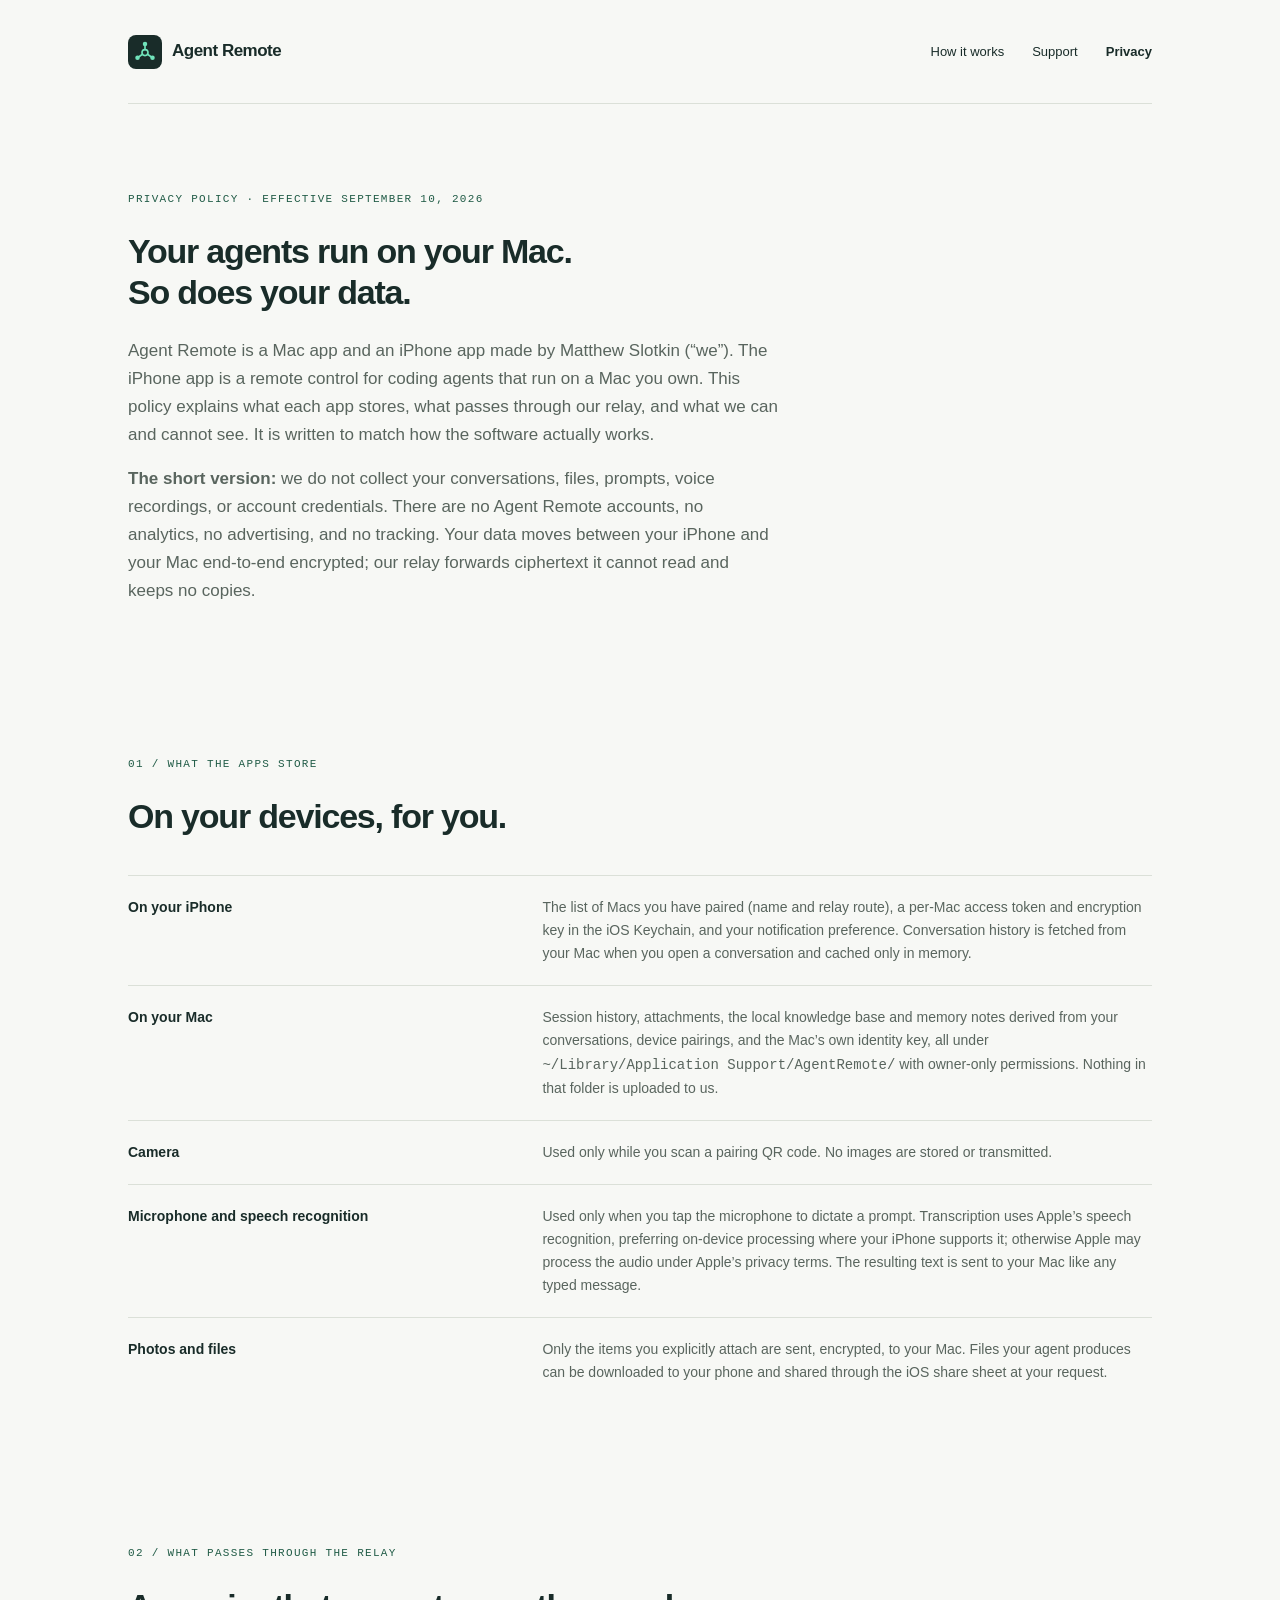
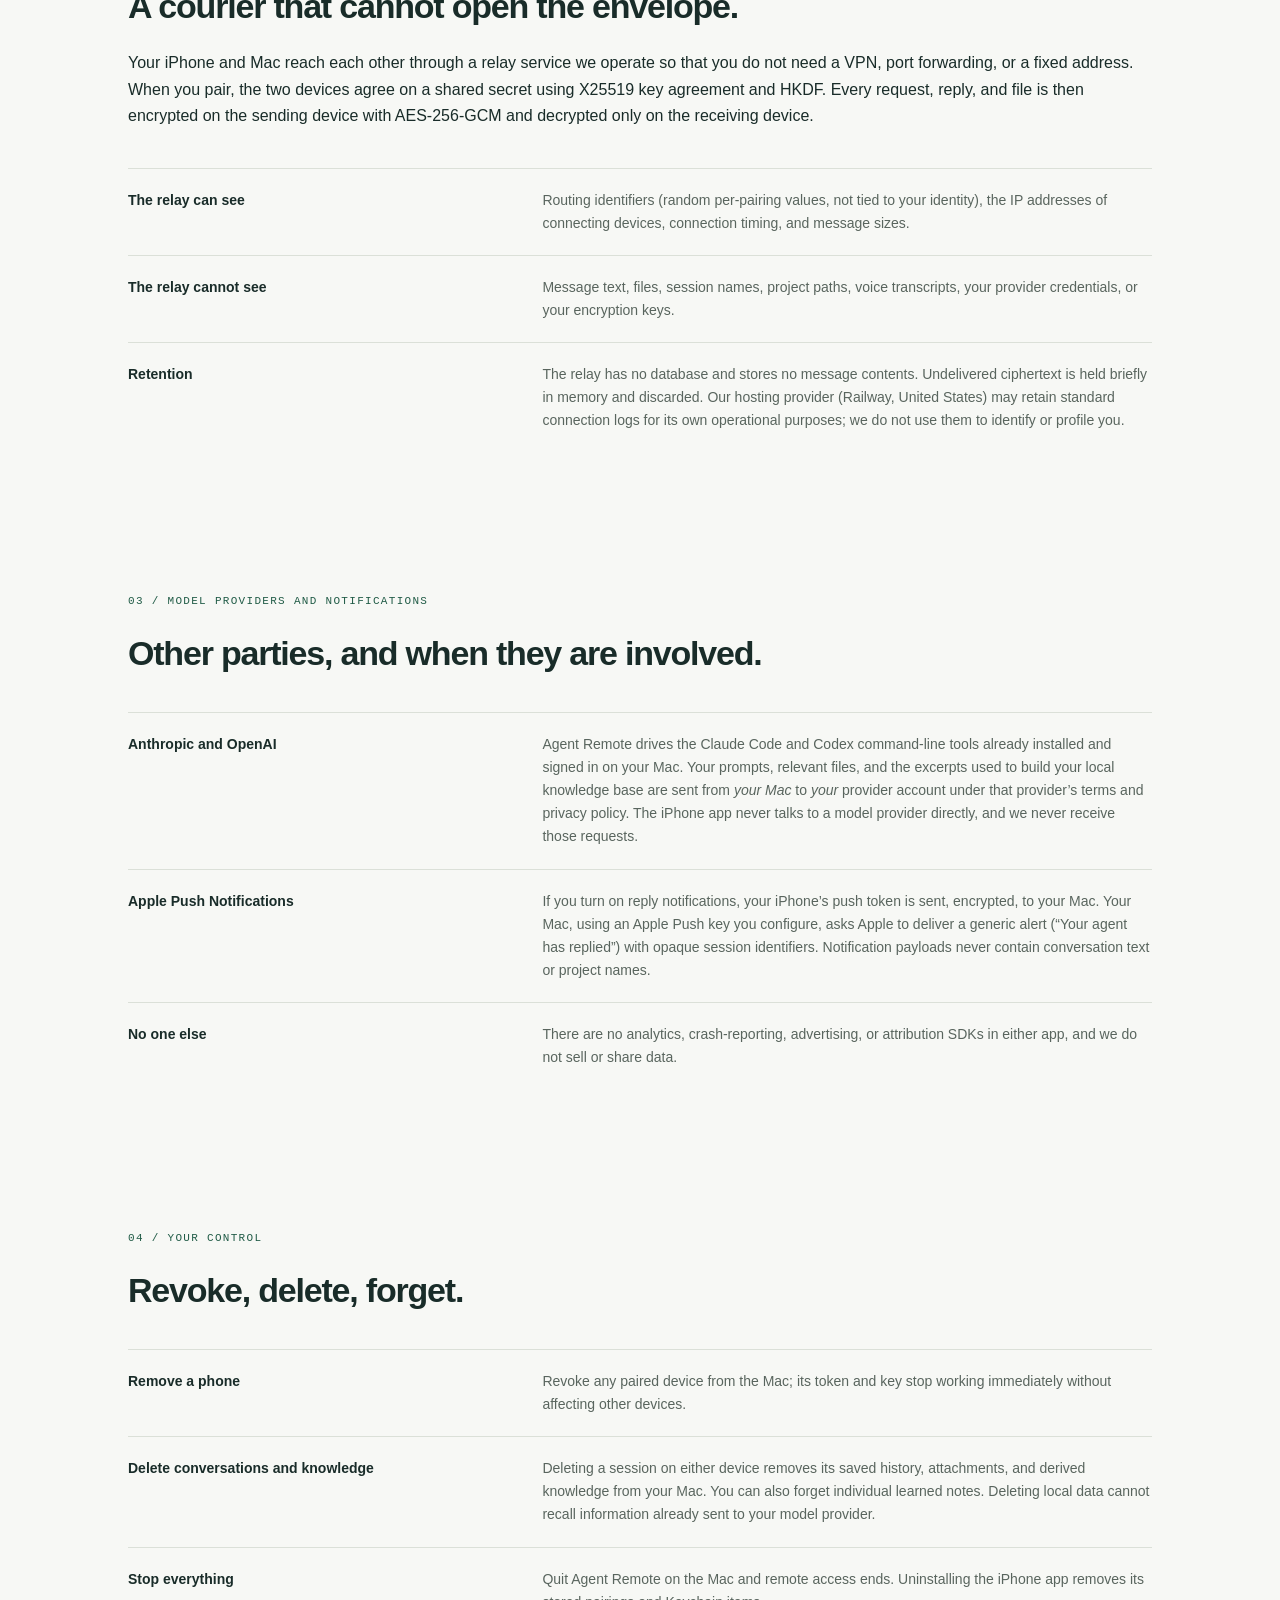
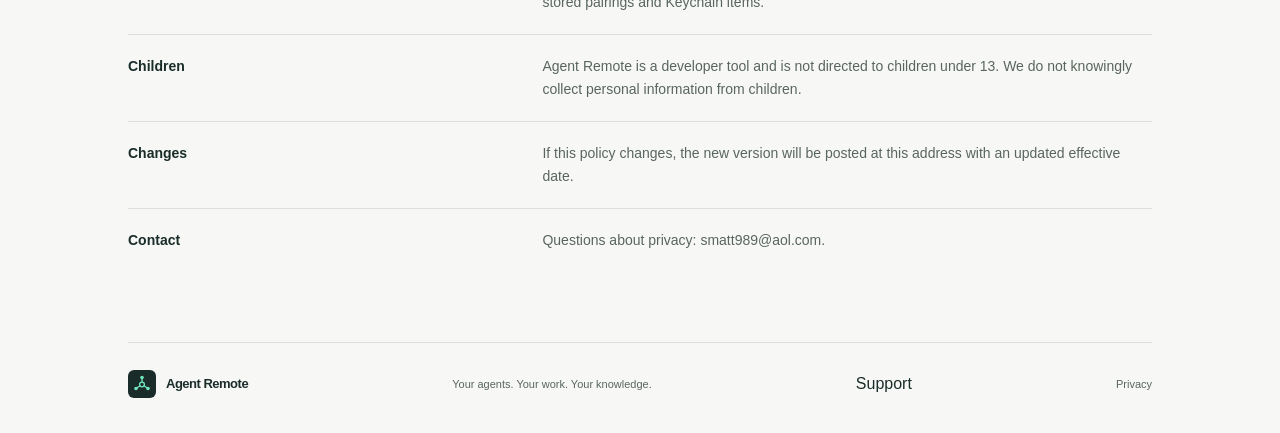
==== privacy.html @ 44582168 "Agent Remote site: landing, privacy policy, support" ====
<!doctype html>
<html lang="en">
<head>
  <meta charset="utf-8">
  <meta name="viewport" content="width=device-width, initial-scale=1">
  <meta name="theme-color" content="#f7f8f5">
  <title>Agent Remote — Privacy Policy</title>
  <meta name="description" content="What the Agent Remote iPhone and Mac apps store, what travels through the relay, and what never leaves your devices.">
  <link rel="icon" href="assets/mark.svg" type="image/svg+xml">
  <link rel="stylesheet" href="style.css">
</head>
<body>
  <a class="skip" href="#main">Skip to content</a>
  <div class="shell">
    <header>
      <a class="brand" href="./" aria-label="Agent Remote home"><span class="brand-icon"><img src="assets/mark.svg" width="30" height="30" alt=""></span>Agent Remote</a>
      <nav aria-label="Main navigation"><a href="./#details">How it works</a><a href="support.html">Support</a><a href="privacy.html" aria-current="page">Privacy</a></nav>
    </header>
    <main id="main">
      <section class="use-case" aria-labelledby="privacy-title">
        <p class="eyebrow">PRIVACY POLICY · EFFECTIVE SEPTEMBER 10, 2026</p>
        <h2 id="privacy-title">Your agents run on your Mac.<br>So does your data.</h2>
        <p>Agent Remote is a Mac app and an iPhone app made by Matthew Slotkin (“we”). The iPhone app is a remote control for coding agents that run on a Mac you own. This policy explains what each app stores, what passes through our relay, and what we can and cannot see. It is written to match how the software actually works.</p>
        <p><strong>The short version:</strong> we do not collect your conversations, files, prompts, voice recordings, or account credentials. There are no Agent Remote accounts, no analytics, no advertising, and no tracking. Your data moves between your iPhone and your Mac end-to-end encrypted; our relay forwards ciphertext it cannot read and keeps no copies.</p>
      </section>

      <section class="details" aria-labelledby="stored-title">
        <p class="eyebrow">01 / WHAT THE APPS STORE</p>
        <h2 id="stored-title">On your devices, for you.</h2>
        <dl class="facts">
          <div><dt>On your iPhone</dt><dd>The list of Macs you have paired (name and relay route), a per-Mac access token and encryption key in the iOS Keychain, and your notification preference. Conversation history is fetched from your Mac when you open a conversation and cached only in memory.</dd></div>
          <div><dt>On your Mac</dt><dd>Session history, attachments, the local knowledge base and memory notes derived from your conversations, device pairings, and the Mac’s own identity key, all under <code>~/Library/Application Support/AgentRemote/</code> with owner-only permissions. Nothing in that folder is uploaded to us.</dd></div>
          <div><dt>Camera</dt><dd>Used only while you scan a pairing QR code. No images are stored or transmitted.</dd></div>
          <div><dt>Microphone and speech recognition</dt><dd>Used only when you tap the microphone to dictate a prompt. Transcription uses Apple’s speech recognition, preferring on-device processing where your iPhone supports it; otherwise Apple may process the audio under Apple’s privacy terms. The resulting text is sent to your Mac like any typed message.</dd></div>
          <div><dt>Photos and files</dt><dd>Only the items you explicitly attach are sent, encrypted, to your Mac. Files your agent produces can be downloaded to your phone and shared through the iOS share sheet at your request.</dd></div>
        </dl>
      </section>

      <section class="details" aria-labelledby="transit-title">
        <p class="eyebrow">02 / WHAT PASSES THROUGH THE RELAY</p>
        <h2 id="transit-title">A courier that cannot open the envelope.</h2>
        <p>Your iPhone and Mac reach each other through a relay service we operate so that you do not need a VPN, port forwarding, or a fixed address. When you pair, the two devices agree on a shared secret using X25519 key agreement and HKDF. Every request, reply, and file is then encrypted on the sending device with AES-256-GCM and decrypted only on the receiving device.</p>
        <dl class="facts">
          <div><dt>The relay can see</dt><dd>Routing identifiers (random per-pairing values, not tied to your identity), the IP addresses of connecting devices, connection timing, and message sizes.</dd></div>
          <div><dt>The relay cannot see</dt><dd>Message text, files, session names, project paths, voice transcripts, your provider credentials, or your encryption keys.</dd></div>
          <div><dt>Retention</dt><dd>The relay has no database and stores no message contents. Undelivered ciphertext is held briefly in memory and discarded. Our hosting provider (Railway, United States) may retain standard connection logs for its own operational purposes; we do not use them to identify or profile you.</dd></div>
        </dl>
      </section>

      <section class="details" aria-labelledby="providers-title">
        <p class="eyebrow">03 / MODEL PROVIDERS AND NOTIFICATIONS</p>
        <h2 id="providers-title">Other parties, and when they are involved.</h2>
        <dl class="facts">
          <div><dt>Anthropic and OpenAI</dt><dd>Agent Remote drives the Claude Code and Codex command-line tools already installed and signed in on your Mac. Your prompts, relevant files, and the excerpts used to build your local knowledge base are sent from <em>your Mac</em> to <em>your</em> provider account under that provider’s terms and privacy policy. The iPhone app never talks to a model provider directly, and we never receive those requests.</dd></div>
          <div><dt>Apple Push Notifications</dt><dd>If you turn on reply notifications, your iPhone’s push token is sent, encrypted, to your Mac. Your Mac, using an Apple Push key you configure, asks Apple to deliver a generic alert (“Your agent has replied”) with opaque session identifiers. Notification payloads never contain conversation text or project names.</dd></div>
          <div><dt>No one else</dt><dd>There are no analytics, crash-reporting, advertising, or attribution SDKs in either app, and we do not sell or share data.</dd></div>
        </dl>
      </section>

      <section class="details" aria-labelledby="control-title">
        <p class="eyebrow">04 / YOUR CONTROL</p>
        <h2 id="control-title">Revoke, delete, forget.</h2>
        <dl class="facts">
          <div><dt>Remove a phone</dt><dd>Revoke any paired device from the Mac; its token and key stop working immediately without affecting other devices.</dd></div>
          <div><dt>Delete conversations and knowledge</dt><dd>Deleting a session on either device removes its saved history, attachments, and derived knowledge from your Mac. You can also forget individual learned notes. Deleting local data cannot recall information already sent to your model provider.</dd></div>
          <div><dt>Stop everything</dt><dd>Quit Agent Remote on the Mac and remote access ends. Uninstalling the iPhone app removes its stored pairings and Keychain items.</dd></div>
          <div><dt>Children</dt><dd>Agent Remote is a developer tool and is not directed to children under 13. We do not knowingly collect personal information from children.</dd></div>
          <div><dt>Changes</dt><dd>If this policy changes, the new version will be posted at this address with an updated effective date.</dd></div>
          <div><dt>Contact</dt><dd>Questions about privacy: <a href="mailto:smatt989@aol.com" data-placeholder="contact-email">smatt989@aol.com</a>.</dd></div>
        </dl>
      </section>
    </main>
    <footer><a class="brand" href="./"><span class="brand-icon"><img src="assets/mark.svg" width="24" height="24" alt=""></span>Agent Remote</a><p>Your agents. Your work. Your knowledge.</p><a href="support.html">Support</a><a href="privacy.html">Privacy</a></footer>
  </div>
</body>
</html>
---- style.css ----
:root{color-scheme:light;--paper:#f7f8f5;--ink:#192c29;--secondary:#59655e;--line:#dbe0d8;--green:#205b46;--mint:#71e4bb;font-family:-apple-system,BlinkMacSystemFont,"Segoe UI",sans-serif;font-synthesis:none}*{box-sizing:border-box}html{scroll-behavior:smooth;scroll-padding-top:32px}body{margin:0;background:var(--paper);color:var(--ink);font-size:16px;line-height:1.65}a{color:inherit;text-decoration:none}a:hover{text-decoration:underline;text-underline-offset:5px}a:focus-visible,button:focus-visible{outline:3px solid var(--green);outline-offset:5px}.shell{max-width:1120px;margin:auto;padding:0 48px}header{height:104px;display:flex;align-items:center;justify-content:space-between;border-bottom:1px solid var(--line)}.brand{display:inline-flex;align-items:center;gap:10px;font-size:17px;font-weight:650;letter-spacing:-.5px}.brand-icon{display:grid;place-items:center;background:var(--ink);border-radius:8px;width:34px;height:34px}nav{display:flex;gap:28px;font-size:13px}nav a:last-child{font-weight:650}.hero{padding:86px 0 60px;max-width:800px}.eyebrow,.platform,.workflow-top,.step-number{font-family:ui-monospace,SFMono-Regular,Consolas,monospace;font-size:11px;letter-spacing:1.3px;font-weight:500}.eyebrow{color:var(--green);margin:0 0 23px;display:flex;align-items:center;gap:9px}.status-dot{display:inline-block;width:6px;height:6px;border-radius:50%;background:#378c68;flex-shrink:0}h1{font-size:clamp(42px,6.2vw,72px);line-height:1.07;letter-spacing:-3.5px;font-weight:600;margin:0 0 26px}p{margin:0 0 16px}.intro{max-width:625px;font-size:20px;line-height:1.6;color:var(--secondary)}.hero-note{font-size:15px;margin:21px 0 27px}.button{display:inline-flex;align-items:center;justify-content:center;gap:30px;padding:12px 20px;border-radius:5px;font-size:14px;font-weight:600;border:1px solid var(--ink)}.button:hover{background:#2b4941;text-decoration:none;color:white}.primary{background:var(--ink);color:white}.cta-note{display:inline-block;font-size:12px;color:var(--secondary);margin-left:16px}.workflow{margin:0;background:#edf0e9;border:1px solid var(--line);border-radius:9px;padding:22px 30px 16px}.workflow-top{display:flex;justify-content:space-between;color:var(--secondary);font-size:10px}.example-label{letter-spacing:0;font-family:inherit;color:#677268}.session-demo{display:flex;align-items:center;justify-content:center;gap:28px;padding:32px 0 22px}.mac-demo{background:#192c29;color:#f0f3ed;border:1px solid #30453e;border-radius:8px;flex:1;max-width:475px;overflow:hidden;box-shadow:0 10px 24px #182c2910}.window-bar{display:flex;align-items:center;gap:30px;border-bottom:1px solid #ffffff15;font-size:11px;color:#b7c4bd;padding:12px 16px}.window-dots{font-size:9px;color:#677e71;letter-spacing:2px}.terminal{font-family:ui-monospace,SFMono-Regular,Consolas,monospace;font-size:12px;line-height:1.8;padding:24px}.terminal p{margin-bottom:12px}.terminal .muted{color:#9bafa3}.mint{color:var(--mint)}.terminal-output{color:#acbfb4;padding-top:12px}.running{font-size:10px;color:var(--mint);display:flex;gap:8px;align-items:center;padding-top:14px}.running .status-dot{background:var(--mint)}.handoff{text-align:center;color:var(--secondary);flex-shrink:0}.handoff>span{font-size:26px}.handoff small{display:block;font-size:10px;line-height:1.6}.phone-demo{width:235px;flex-shrink:0;background:#fafcf9;border:1px solid #c2ccc1;border-radius:25px;padding:10px 9px 14px;box-shadow:0 10px 24px #182c2910}.phone-bar{text-align:center;height:20px}.phone-speaker{display:inline-block;width:48px;height:5px;background:#253b32;border-radius:10px;vertical-align:top;margin-top:3px}.phone-heading{display:flex;align-items:center;justify-content:space-between;padding:4px 8px 12px;border-bottom:1px solid var(--line);font-size:12px;font-weight:600}.phone-heading div{text-align:center}.phone-heading small{display:block;font-size:9px;color:var(--secondary);font-weight:400}.phone-content{padding:17px 9px 5px;font-size:11px;line-height:1.6}.agent-reply{padding-right:10px}.user-message{background:#e2eade;padding:10px 12px;border-radius:10px;margin-left:18px}.phone-working{font-size:9px;color:var(--secondary);display:flex;align-items:center;gap:6px}.phone-composer{border:1px solid var(--line);border-radius:16px;color:#647366;font-size:10px;padding:6px 10px;display:flex;align-items:center;justify-content:space-between}.phone-composer span{background:var(--ink);color:white;display:grid;place-items:center;width:20px;height:20px;border-radius:50%}figcaption{font-size:11px;color:var(--secondary);text-align:center}section:not(.hero){scroll-margin-top:24px}h2{font-size:34px;letter-spacing:-1.2px;line-height:1.2;font-weight:550;margin:0 0 24px}h3{font-size:16px;line-height:1.4;font-weight:600;margin:0 0 10px}.use-case{padding:86px 0 64px}.use-case>p:not(.eyebrow){max-width:650px;color:var(--secondary);font-size:17px}.benefits{display:grid;grid-template-columns:repeat(3,1fr);gap:34px;margin-top:40px}.benefits>div{border-top:1px solid var(--line);padding-top:21px}.benefits p,.steps p{font-size:14px;color:var(--secondary);margin:0}.setup{border-top:1px solid var(--line);border-bottom:1px solid var(--line);padding:55px 0;display:grid;grid-template-columns:1fr 1.15fr;gap:40px}.steps{list-style:none;padding:0;margin:0}.steps li{display:flex;gap:22px;margin-bottom:27px}.steps li:last-child{margin:0}.step-number{color:var(--green);padding-top:3px}.details{padding:70px 0}.architecture{display:flex;align-items:center;gap:20px;max-width:615px;border:1px solid var(--line);border-radius:5px;padding:17px 20px;font-family:ui-monospace,SFMono-Regular,Consolas,monospace;font-size:12px;margin:30px 0}.connector{color:#7d8e7f}.facts{margin:38px 0 0}.facts>div{display:grid;grid-template-columns:1fr 1.65fr;gap:45px;border-top:1px solid var(--line);padding:20px 0}.facts dt{font-size:14px;font-weight:600}.facts dd{margin:0;color:var(--secondary);font-size:14px}.downloads{border-top:1px solid var(--line);padding:62px 0}.download-intro{color:var(--secondary);font-size:15px}.download-grid{display:grid;grid-template-columns:1fr 1fr;gap:20px;margin-top:30px}.download-grid article{border:1px solid var(--line);border-radius:7px;padding:27px;background:#fbfcf9;display:flex;flex-direction:column;align-items:flex-start}.platform{color:var(--secondary);font-size:10px;margin-bottom:19px}.download-grid h3{font-size:21px;letter-spacing:-.5px}.download-grid p{font-size:14px;color:var(--secondary);max-width:310px;margin-bottom:24px}.download-grid .button,.unavailable{margin-top:auto}.download-grid small{display:block;font-size:11px;color:var(--secondary);margin-top:12px}.unavailable{display:inline-flex;align-items:center;padding:12px 0;font-size:14px;font-weight:600;color:#626d63;gap:9px}.release-note{font-size:11px;color:var(--secondary);margin:18px 0 0}footer{border-top:1px solid var(--line);display:flex;justify-content:space-between;align-items:center;gap:20px;padding:27px 0 36px}footer .brand{font-size:13px}footer .brand-icon{width:28px;height:28px;border-radius:6px}footer p,footer>a:last-child{font-size:11px;color:var(--secondary);margin:0}.skip{position:absolute;left:20px;top:-100px;background:white;padding:10px;z-index:2}.skip:focus{top:12px}@media(max-width:760px){.shell{padding:0 24px}header{height:82px}nav{gap:18px}nav a:first-child{display:none}.hero{padding:56px 0 38px}h1{letter-spacing:-2px}.intro{font-size:18px}.cta-note{display:block;margin:12px 0 0}.workflow{padding:17px}.session-demo{gap:15px}.terminal{padding:17px;font-size:10px}.handoff{display:none}.phone-demo{width:205px}.benefits{gap:22px}.setup{grid-template-columns:1fr;gap:8px}.facts>div{gap:24px;grid-template-columns:1fr 1.6fr}footer{flex-wrap:wrap}footer p{display:none}}@media(max-width:540px){nav a:nth-child(2){display:none}.brand{font-size:16px}.hero{padding-top:44px}h1{font-size:43px}.eyebrow{font-size:10px}.workflow-top{font-size:9px}.example-label{font-size:8px}.session-demo{flex-direction:column;padding-top:24px;gap:20px}.mac-demo{width:100%;max-width:none}.terminal{font-size:11px;padding:18px}.terminal-prompt br{display:none}.phone-demo{width:242px}.handoff{display:block;line-height:1}.handoff>span{display:block;transform:rotate(90deg);font-size:20px}.handoff small{display:none}.phone-content{font-size:12px}.benefits,.download-grid{grid-template-columns:1fr}.use-case{padding:55px 0 40px}h2{font-size:29px}.benefits{margin-top:28px}.setup{padding:40px 0}.details{padding:45px 0}.facts>div{grid-template-columns:1fr;gap:7px;padding:18px 0}.architecture{gap:9px;justify-content:space-between;font-size:9px;padding:15px 10px}.downloads{padding:42px 0}footer>a:last-child{font-size:10px}.download-grid article{padding:24px}}@media(prefers-reduced-motion:reduce){html{scroll-behavior:auto}}

/* Session and knowledge illustration */
.session-list{padding:4px 9px 15px}.session-list>div{padding:15px 0;border-bottom:1px solid var(--line)}.session-list>div:last-child{border-bottom:0}.session-list strong{display:block;font-size:12px;font-weight:600}.session-list span{display:block;font-size:10px;color:var(--secondary);margin-top:4px}.knowledge-demo{flex:1;max-width:440px;background:#fbfcf9;border:1px solid #ccd5c8;border-radius:8px;overflow:hidden}.knowledge-bar{display:flex;justify-content:space-between;padding:13px 19px;border-bottom:1px solid var(--line);font-family:ui-monospace,SFMono-Regular,Consolas,monospace;font-size:9px;letter-spacing:.5px;color:var(--secondary)}.knowledge-content{padding:23px}.knowledge-path{font-family:ui-monospace,SFMono-Regular,Consolas,monospace;font-size:10px;color:var(--green)}.knowledge-content h3{font-size:19px;letter-spacing:-.4px}.knowledge-content>p:not(.knowledge-path){font-size:13px;color:var(--secondary)}.source-note{font-size:10px;color:var(--green);border-left:2px solid #92b59c;padding-left:9px;margin:20px 0}.knowledge-related{font-size:11px;line-height:1.9}.knowledge-related>span:first-child{display:block;color:var(--secondary);font-size:10px;margin-bottom:5px}.knowledge-section{border-top:1px solid var(--line);padding:62px 0}.knowledge-section>p:not(.eyebrow){max-width:710px;color:var(--secondary);font-size:17px}.knowledge-section .knowledge-footnote{font-size:12px!important;margin:28px 0 0;max-width:700px}@media(max-width:760px){.knowledge-content{padding:17px}.knowledge-content h3{font-size:17px}.knowledge-bar{padding:12px;font-size:8px}}@media(max-width:540px){.knowledge-demo{width:100%}.knowledge-section{padding:42px 0}.knowledge-content{padding:20px}.knowledge-content h3{font-size:19px}}

/* Actual native app screenshots; full-resolution images open on selection. */
.product-shot{margin:0;padding:24px;background:#edf0e9;border:1px solid var(--line);border-radius:9px}.product-screens{display:grid;grid-template-columns:minmax(0,1fr) 205px;align-items:center;gap:24px;margin:25px 0 20px}.product-screens a{display:block;line-height:0;border-radius:8px;transition:box-shadow .15s}.product-screens a:hover{box-shadow:0 5px 22px #192c2924}.product-screens img{display:block;width:100%;height:auto;border-radius:8px;border:1px solid #cdd4ca}.product-screens .iphone-screen{border:5px solid #192c29;border-radius:25px;overflow:hidden}.iphone-screen img{border:0;border-radius:18px}.product-shot figcaption{font-size:11px;line-height:1.65}.product-shot figcaption strong{font-weight:600;color:var(--ink)}.knowledge-shot{margin-top:34px}.user-voice{margin:27px 0 32px;padding:2px 0 2px 18px;border-left:2px solid #a5b8a2;max-width:690px}.user-voice p{font-size:16px;line-height:1.65;margin-bottom:8px}.user-voice cite{font-size:11px;font-style:normal;color:var(--secondary)}@media(max-width:760px){.product-shot{padding:18px}.product-screens{grid-template-columns:minmax(0,1fr) 155px;gap:16px}}@media(max-width:540px){.product-shot{padding:16px}.product-shot .workflow-top{font-size:9px;letter-spacing:.7px;line-height:1.7}.product-screens{grid-template-columns:1fr;gap:23px;margin-top:18px}.product-screens .iphone-screen{width:190px;justify-self:center}.product-shot figcaption{font-size:10px}.user-voice p{font-size:15px}.hero h1{font-size:40px;letter-spacing:-1.8px}.product-shot .desktop-screen{border-radius:4px}.desktop-screen img{border-radius:4px}}@media(prefers-reduced-motion:reduce){.product-screens a{transition:none}}

.terminal-example{background:#192723;color:#edf2ec;border:1px solid #33453b;border-radius:8px;overflow:hidden;min-width:0}.terminal-title{position:relative;display:flex;align-items:center;justify-content:center;gap:14px;background:#23332c;border-bottom:1px solid #ffffff12;padding:12px 18px;color:#c0cec4;font-size:11px}.terminal-lights{position:absolute;left:16px;display:flex;gap:6px}.terminal-lights i{display:block;width:9px;height:9px;border-radius:50%;background:#6e8173}.terminal-lights i:first-child{background:#d57d70}.terminal-lights i:nth-child(2){background:#d2b46c}.terminal-lights i:last-child{background:#7aa97b}.terminal-body{padding:23px 26px;font-family:ui-monospace,SFMono-Regular,Consolas,monospace;font-size:12px;line-height:1.8}.terminal-body p{margin-bottom:17px}.terminal-body p:last-child{margin:0}.terminal-accent,.terminal-directory{color:#8bdbb1}.terminal-question{padding-top:5px}.terminal-dim{color:#a4b8a9}.terminal-progress{display:flex;align-items:center;gap:9px;color:#a4b8a9}.terminal-progress .status-dot{background:#8bdbb1}@media(max-width:760px){.terminal-title{font-size:10px;padding-left:60px}.terminal-body{padding:19px;font-size:11px}}@media(max-width:540px){.terminal-body{font-size:11px;padding:19px 16px}.terminal-title{font-size:10px}}
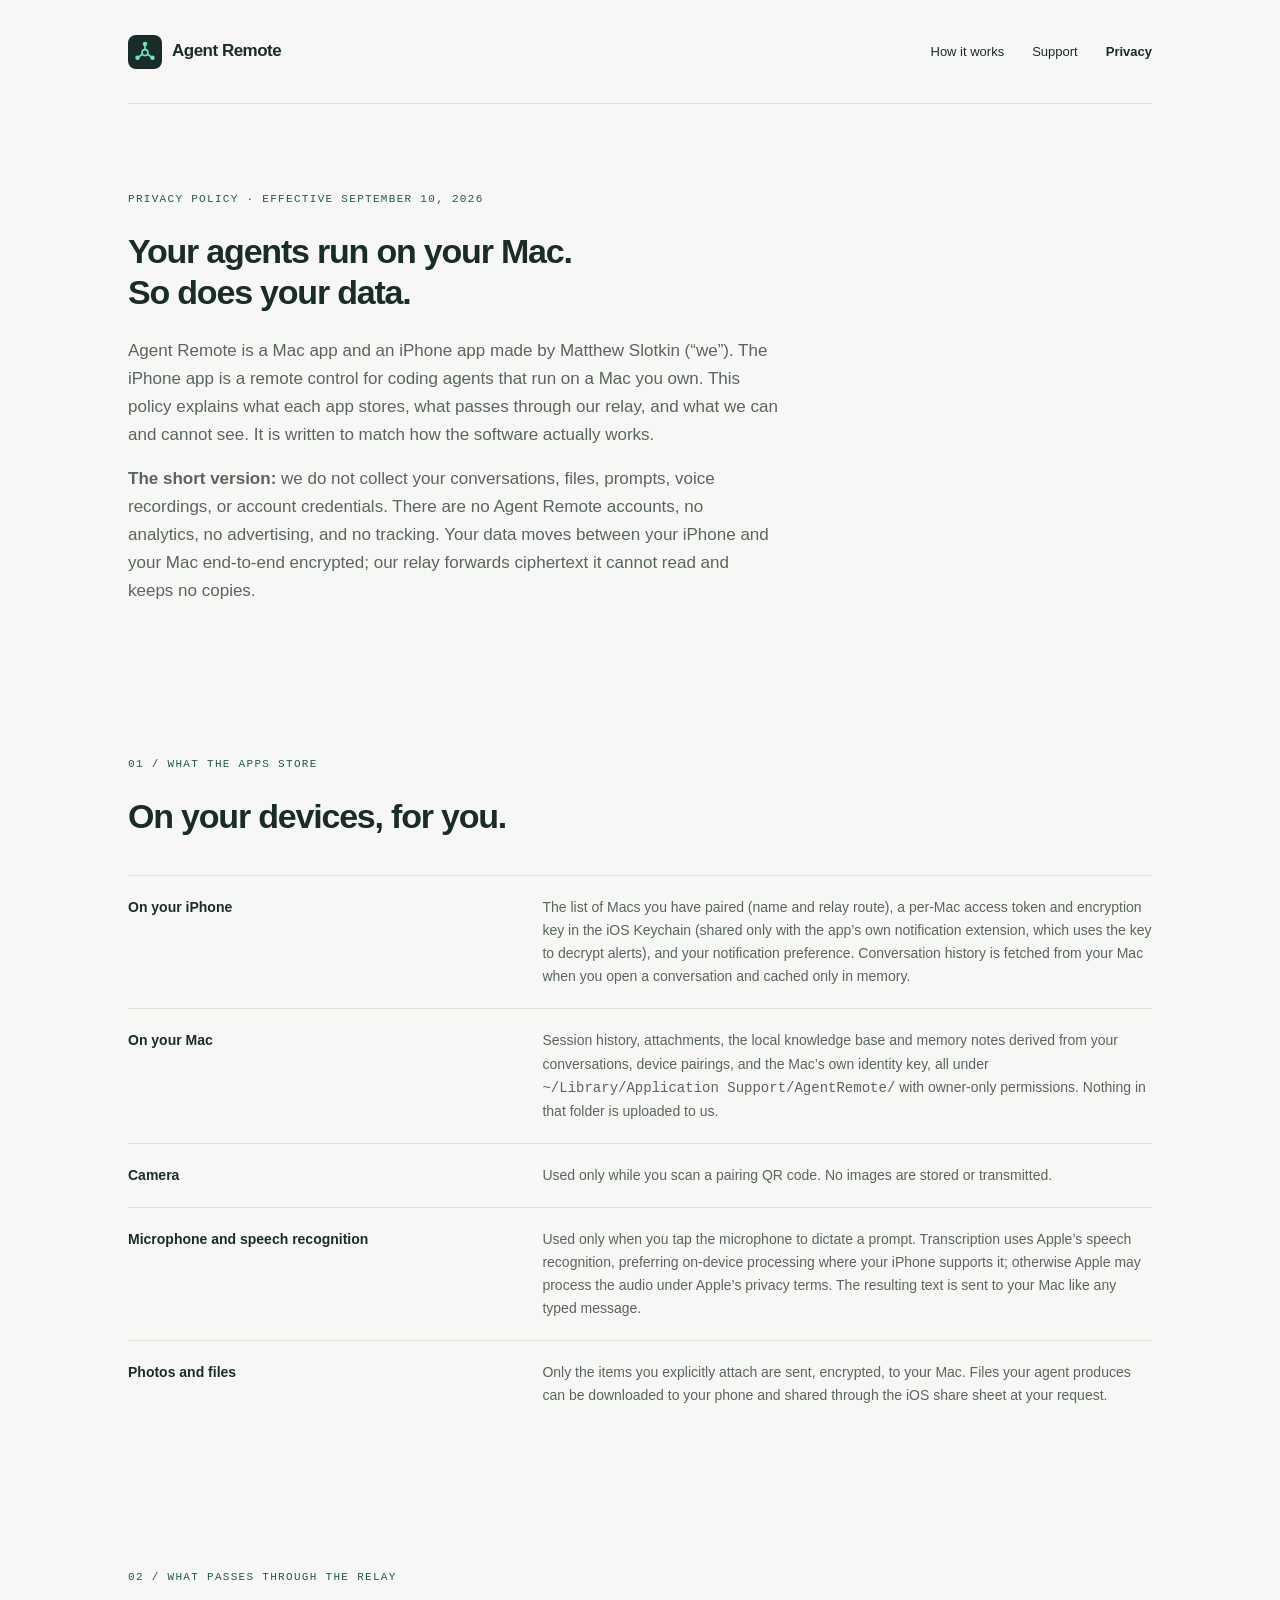
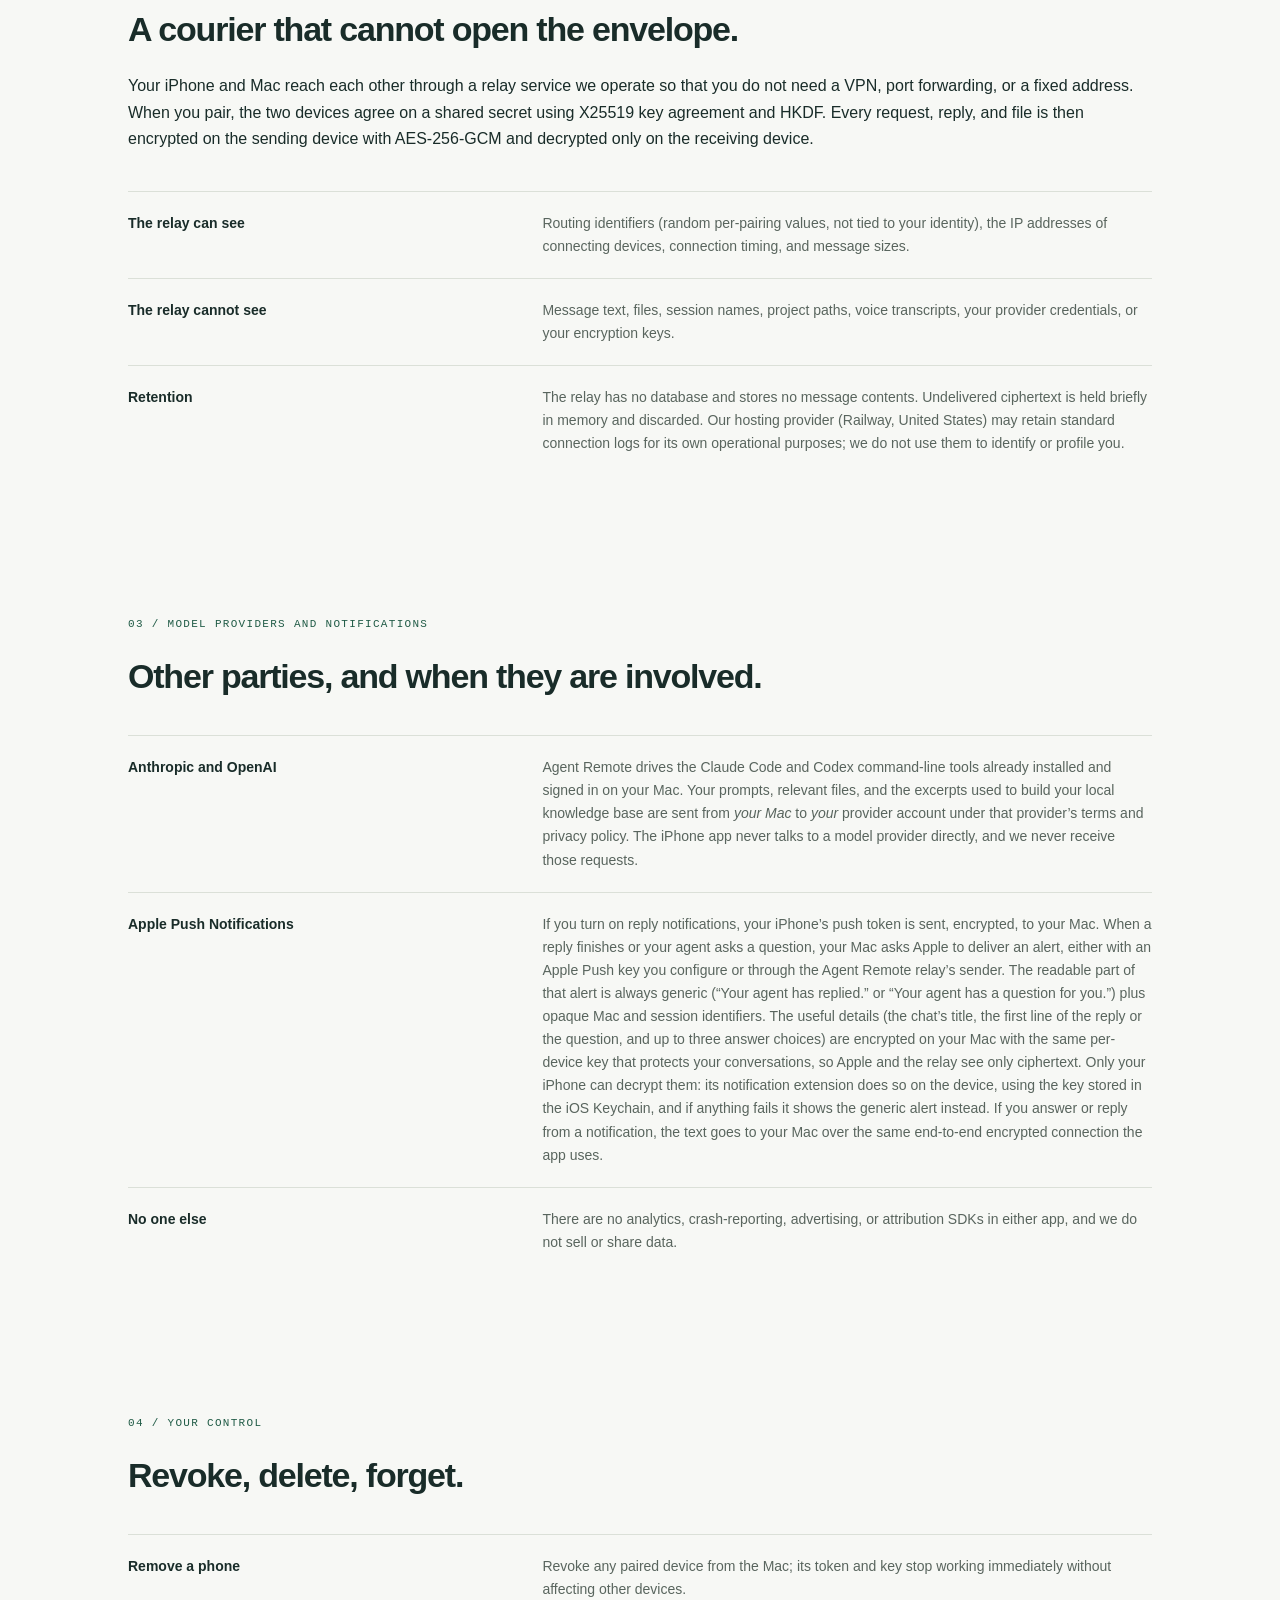
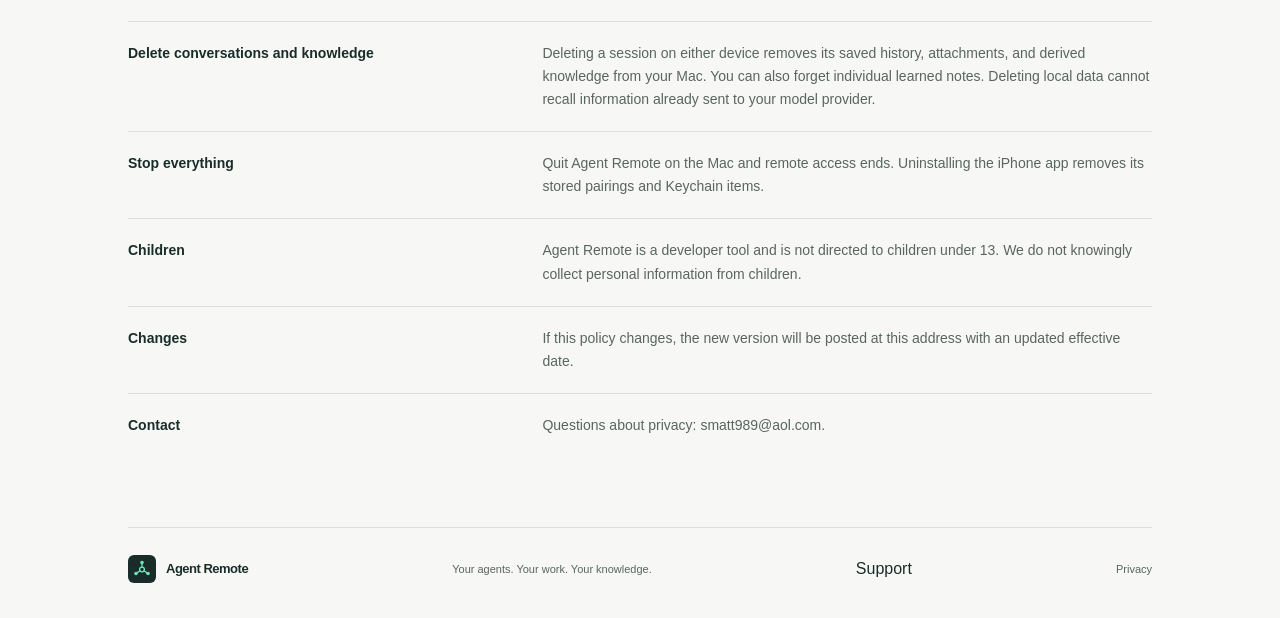
==== commit e946d322: "Link Mac 0.8.0 and Agent Remote Client build 28 (release v0.8.0) Co-Authored-By: Claude Opus 5.5 <no" ====
--- a/privacy.html
+++ b/privacy.html
@@ -28,7 +28,7 @@
         <p class="eyebrow">01 / WHAT THE APPS STORE</p>
         <h2 id="stored-title">On your devices, for you.</h2>
         <dl class="facts">
-          <div><dt>On your iPhone</dt><dd>The list of Macs you have paired (name and relay route), a per-Mac access token and encryption key in the iOS Keychain, and your notification preference. Conversation history is fetched from your Mac when you open a conversation and cached only in memory.</dd></div>
+          <div><dt>On your iPhone</dt><dd>The list of Macs you have paired (name and relay route), a per-Mac access token and encryption key in the iOS Keychain (shared only with the app’s own notification extension, which uses the key to decrypt alerts), and your notification preference. Conversation history is fetched from your Mac when you open a conversation and cached only in memory.</dd></div>
           <div><dt>On your Mac</dt><dd>Session history, attachments, the local knowledge base and memory notes derived from your conversations, device pairings, and the Mac’s own identity key, all under <code>~/Library/Application Support/AgentRemote/</code> with owner-only permissions. Nothing in that folder is uploaded to us.</dd></div>
           <div><dt>Camera</dt><dd>Used only while you scan a pairing QR code. No images are stored or transmitted.</dd></div>
           <div><dt>Microphone and speech recognition</dt><dd>Used only when you tap the microphone to dictate a prompt. Transcription uses Apple’s speech recognition, preferring on-device processing where your iPhone supports it; otherwise Apple may process the audio under Apple’s privacy terms. The resulting text is sent to your Mac like any typed message.</dd></div>
@@ -52,7 +52,7 @@
         <h2 id="providers-title">Other parties, and when they are involved.</h2>
         <dl class="facts">
           <div><dt>Anthropic and OpenAI</dt><dd>Agent Remote drives the Claude Code and Codex command-line tools already installed and signed in on your Mac. Your prompts, relevant files, and the excerpts used to build your local knowledge base are sent from <em>your Mac</em> to <em>your</em> provider account under that provider’s terms and privacy policy. The iPhone app never talks to a model provider directly, and we never receive those requests.</dd></div>
-          <div><dt>Apple Push Notifications</dt><dd>If you turn on reply notifications, your iPhone’s push token is sent, encrypted, to your Mac. Your Mac, using an Apple Push key you configure, asks Apple to deliver a generic alert (“Your agent has replied”) with opaque session identifiers. Notification payloads never contain conversation text or project names.</dd></div>
+          <div><dt>Apple Push Notifications</dt><dd>If you turn on reply notifications, your iPhone’s push token is sent, encrypted, to your Mac. When a reply finishes or your agent asks a question, your Mac asks Apple to deliver an alert, either with an Apple Push key you configure or through the Agent Remote relay’s sender. The readable part of that alert is always generic (“Your agent has replied.” or “Your agent has a question for you.”) plus opaque Mac and session identifiers. The useful details (the chat’s title, the first line of the reply or the question, and up to three answer choices) are encrypted on your Mac with the same per-device key that protects your conversations, so Apple and the relay see only ciphertext. Only your iPhone can decrypt them: its notification extension does so on the device, using the key stored in the iOS Keychain, and if anything fails it shows the generic alert instead. If you answer or reply from a notification, the text goes to your Mac over the same end-to-end encrypted connection the app uses.</dd></div>
           <div><dt>No one else</dt><dd>There are no analytics, crash-reporting, advertising, or attribution SDKs in either app, and we do not sell or share data.</dd></div>
         </dl>
       </section>
--- a/style.css
+++ b/style.css
@@ -1,4 +1,4 @@
-:root{color-scheme:light;--paper:#f7f8f5;--ink:#192c29;--secondary:#59655e;--line:#dbe0d8;--green:#205b46;--mint:#71e4bb;font-family:-apple-system,BlinkMacSystemFont,"Segoe UI",sans-serif;font-synthesis:none}*{box-sizing:border-box}html{scroll-behavior:smooth;scroll-padding-top:32px}body{margin:0;background:var(--paper);color:var(--ink);font-size:16px;line-height:1.65}a{color:inherit;text-decoration:none}a:hover{text-decoration:underline;text-underline-offset:5px}a:focus-visible,button:focus-visible{outline:3px solid var(--green);outline-offset:5px}.shell{max-width:1120px;margin:auto;padding:0 48px}header{height:104px;display:flex;align-items:center;justify-content:space-between;border-bottom:1px solid var(--line)}.brand{display:inline-flex;align-items:center;gap:10px;font-size:17px;font-weight:650;letter-spacing:-.5px}.brand-icon{display:grid;place-items:center;background:var(--ink);border-radius:8px;width:34px;height:34px}nav{display:flex;gap:28px;font-size:13px}nav a:last-child{font-weight:650}.hero{padding:86px 0 60px;max-width:800px}.eyebrow,.platform,.workflow-top,.step-number{font-family:ui-monospace,SFMono-Regular,Consolas,monospace;font-size:11px;letter-spacing:1.3px;font-weight:500}.eyebrow{color:var(--green);margin:0 0 23px;display:flex;align-items:center;gap:9px}.status-dot{display:inline-block;width:6px;height:6px;border-radius:50%;background:#378c68;flex-shrink:0}h1{font-size:clamp(42px,6.2vw,72px);line-height:1.07;letter-spacing:-3.5px;font-weight:600;margin:0 0 26px}p{margin:0 0 16px}.intro{max-width:625px;font-size:20px;line-height:1.6;color:var(--secondary)}.hero-note{font-size:15px;margin:21px 0 27px}.button{display:inline-flex;align-items:center;justify-content:center;gap:30px;padding:12px 20px;border-radius:5px;font-size:14px;font-weight:600;border:1px solid var(--ink)}.button:hover{background:#2b4941;text-decoration:none;color:white}.primary{background:var(--ink);color:white}.cta-note{display:inline-block;font-size:12px;color:var(--secondary);margin-left:16px}.workflow{margin:0;background:#edf0e9;border:1px solid var(--line);border-radius:9px;padding:22px 30px 16px}.workflow-top{display:flex;justify-content:space-between;color:var(--secondary);font-size:10px}.example-label{letter-spacing:0;font-family:inherit;color:#677268}.session-demo{display:flex;align-items:center;justify-content:center;gap:28px;padding:32px 0 22px}.mac-demo{background:#192c29;color:#f0f3ed;border:1px solid #30453e;border-radius:8px;flex:1;max-width:475px;overflow:hidden;box-shadow:0 10px 24px #182c2910}.window-bar{display:flex;align-items:center;gap:30px;border-bottom:1px solid #ffffff15;font-size:11px;color:#b7c4bd;padding:12px 16px}.window-dots{font-size:9px;color:#677e71;letter-spacing:2px}.terminal{font-family:ui-monospace,SFMono-Regular,Consolas,monospace;font-size:12px;line-height:1.8;padding:24px}.terminal p{margin-bottom:12px}.terminal .muted{color:#9bafa3}.mint{color:var(--mint)}.terminal-output{color:#acbfb4;padding-top:12px}.running{font-size:10px;color:var(--mint);display:flex;gap:8px;align-items:center;padding-top:14px}.running .status-dot{background:var(--mint)}.handoff{text-align:center;color:var(--secondary);flex-shrink:0}.handoff>span{font-size:26px}.handoff small{display:block;font-size:10px;line-height:1.6}.phone-demo{width:235px;flex-shrink:0;background:#fafcf9;border:1px solid #c2ccc1;border-radius:25px;padding:10px 9px 14px;box-shadow:0 10px 24px #182c2910}.phone-bar{text-align:center;height:20px}.phone-speaker{display:inline-block;width:48px;height:5px;background:#253b32;border-radius:10px;vertical-align:top;margin-top:3px}.phone-heading{display:flex;align-items:center;justify-content:space-between;padding:4px 8px 12px;border-bottom:1px solid var(--line);font-size:12px;font-weight:600}.phone-heading div{text-align:center}.phone-heading small{display:block;font-size:9px;color:var(--secondary);font-weight:400}.phone-content{padding:17px 9px 5px;font-size:11px;line-height:1.6}.agent-reply{padding-right:10px}.user-message{background:#e2eade;padding:10px 12px;border-radius:10px;margin-left:18px}.phone-working{font-size:9px;color:var(--secondary);display:flex;align-items:center;gap:6px}.phone-composer{border:1px solid var(--line);border-radius:16px;color:#647366;font-size:10px;padding:6px 10px;display:flex;align-items:center;justify-content:space-between}.phone-composer span{background:var(--ink);color:white;display:grid;place-items:center;width:20px;height:20px;border-radius:50%}figcaption{font-size:11px;color:var(--secondary);text-align:center}section:not(.hero){scroll-margin-top:24px}h2{font-size:34px;letter-spacing:-1.2px;line-height:1.2;font-weight:550;margin:0 0 24px}h3{font-size:16px;line-height:1.4;font-weight:600;margin:0 0 10px}.use-case{padding:86px 0 64px}.use-case>p:not(.eyebrow){max-width:650px;color:var(--secondary);font-size:17px}.benefits{display:grid;grid-template-columns:repeat(3,1fr);gap:34px;margin-top:40px}.benefits>div{border-top:1px solid var(--line);padding-top:21px}.benefits p,.steps p{font-size:14px;color:var(--secondary);margin:0}.setup{border-top:1px solid var(--line);border-bottom:1px solid var(--line);padding:55px 0;display:grid;grid-template-columns:1fr 1.15fr;gap:40px}.steps{list-style:none;padding:0;margin:0}.steps li{display:flex;gap:22px;margin-bottom:27px}.steps li:last-child{margin:0}.step-number{color:var(--green);padding-top:3px}.details{padding:70px 0}.architecture{display:flex;align-items:center;gap:20px;max-width:615px;border:1px solid var(--line);border-radius:5px;padding:17px 20px;font-family:ui-monospace,SFMono-Regular,Consolas,monospace;font-size:12px;margin:30px 0}.connector{color:#7d8e7f}.facts{margin:38px 0 0}.facts>div{display:grid;grid-template-columns:1fr 1.65fr;gap:45px;border-top:1px solid var(--line);padding:20px 0}.facts dt{font-size:14px;font-weight:600}.facts dd{margin:0;color:var(--secondary);font-size:14px}.downloads{border-top:1px solid var(--line);padding:62px 0}.download-intro{color:var(--secondary);font-size:15px}.download-grid{display:grid;grid-template-columns:1fr 1fr;gap:20px;margin-top:30px}.download-grid article{border:1px solid var(--line);border-radius:7px;padding:27px;background:#fbfcf9;display:flex;flex-direction:column;align-items:flex-start}.platform{color:var(--secondary);font-size:10px;margin-bottom:19px}.download-grid h3{font-size:21px;letter-spacing:-.5px}.download-grid p{font-size:14px;color:var(--secondary);max-width:310px;margin-bottom:24px}.download-grid .button,.unavailable{margin-top:auto}.download-grid small{display:block;font-size:11px;color:var(--secondary);margin-top:12px}.unavailable{display:inline-flex;align-items:center;padding:12px 0;font-size:14px;font-weight:600;color:#626d63;gap:9px}.release-note{font-size:11px;color:var(--secondary);margin:18px 0 0}footer{border-top:1px solid var(--line);display:flex;justify-content:space-between;align-items:center;gap:20px;padding:27px 0 36px}footer .brand{font-size:13px}footer .brand-icon{width:28px;height:28px;border-radius:6px}footer p,footer>a:last-child{font-size:11px;color:var(--secondary);margin:0}.skip{position:absolute;left:20px;top:-100px;background:white;padding:10px;z-index:2}.skip:focus{top:12px}@media(max-width:760px){.shell{padding:0 24px}header{height:82px}nav{gap:18px}nav a:first-child{display:none}.hero{padding:56px 0 38px}h1{letter-spacing:-2px}.intro{font-size:18px}.cta-note{display:block;margin:12px 0 0}.workflow{padding:17px}.session-demo{gap:15px}.terminal{padding:17px;font-size:10px}.handoff{display:none}.phone-demo{width:205px}.benefits{gap:22px}.setup{grid-template-columns:1fr;gap:8px}.facts>div{gap:24px;grid-template-columns:1fr 1.6fr}footer{flex-wrap:wrap}footer p{display:none}}@media(max-width:540px){nav a:nth-child(2){display:none}.brand{font-size:16px}.hero{padding-top:44px}h1{font-size:43px}.eyebrow{font-size:10px}.workflow-top{font-size:9px}.example-label{font-size:8px}.session-demo{flex-direction:column;padding-top:24px;gap:20px}.mac-demo{width:100%;max-width:none}.terminal{font-size:11px;padding:18px}.terminal-prompt br{display:none}.phone-demo{width:242px}.handoff{display:block;line-height:1}.handoff>span{display:block;transform:rotate(90deg);font-size:20px}.handoff small{display:none}.phone-content{font-size:12px}.benefits,.download-grid{grid-template-columns:1fr}.use-case{padding:55px 0 40px}h2{font-size:29px}.benefits{margin-top:28px}.setup{padding:40px 0}.details{padding:45px 0}.facts>div{grid-template-columns:1fr;gap:7px;padding:18px 0}.architecture{gap:9px;justify-content:space-between;font-size:9px;padding:15px 10px}.downloads{padding:42px 0}footer>a:last-child{font-size:10px}.download-grid article{padding:24px}}@media(prefers-reduced-motion:reduce){html{scroll-behavior:auto}}
+:root{color-scheme:light;--paper:#f7f8f5;--ink:#192c29;--secondary:#59655e;--line:#dbe0d8;--green:#205b46;--mint:#71e4bb;font-family:-apple-system,BlinkMacSystemFont,"Segoe UI",sans-serif;font-synthesis:none}*{box-sizing:border-box}html{scroll-behavior:smooth;scroll-padding-top:32px}body{margin:0;background:var(--paper);color:var(--ink);font-size:16px;line-height:1.65}a{color:inherit;text-decoration:none}a:hover{text-decoration:underline;text-underline-offset:5px}a:focus-visible,button:focus-visible{outline:3px solid var(--green);outline-offset:5px}.shell{max-width:1120px;margin:auto;padding:0 48px}header{height:104px;display:flex;align-items:center;justify-content:space-between;border-bottom:1px solid var(--line)}.brand{display:inline-flex;align-items:center;gap:10px;font-size:17px;font-weight:650;letter-spacing:-.5px}.brand-icon{display:grid;place-items:center;background:var(--ink);border-radius:8px;width:34px;height:34px}nav{display:flex;gap:28px;font-size:13px}nav a:last-child{font-weight:650}.hero{padding:86px 0 60px;max-width:800px}.eyebrow,.platform,.workflow-top,.step-number{font-family:ui-monospace,SFMono-Regular,Consolas,monospace;font-size:11px;letter-spacing:1.3px;font-weight:500}.eyebrow{color:var(--green);margin:0 0 23px;display:flex;align-items:center;gap:9px}.status-dot{display:inline-block;width:6px;height:6px;border-radius:50%;background:#378c68;flex-shrink:0}h1{font-size:clamp(42px,6.2vw,72px);line-height:1.07;letter-spacing:-3.5px;font-weight:600;margin:0 0 26px}p{margin:0 0 16px}.intro{max-width:625px;font-size:20px;line-height:1.6;color:var(--secondary)}.hero-note{font-size:15px;margin:21px 0 27px}.button{display:inline-flex;align-items:center;justify-content:center;gap:30px;padding:12px 20px;border-radius:5px;font-size:14px;font-weight:600;border:1px solid var(--ink)}.button:hover{background:#2b4941;text-decoration:none;color:white}.primary{background:var(--ink);color:white}.cta-note{display:inline-block;font-size:12px;color:var(--secondary);margin-left:16px}.workflow{margin:0;background:#edf0e9;border:1px solid var(--line);border-radius:9px;padding:22px 30px 16px}.workflow-top{display:flex;justify-content:space-between;color:var(--secondary);font-size:10px}.example-label{letter-spacing:0;font-family:inherit;color:#677268}.session-demo{display:flex;align-items:center;justify-content:center;gap:28px;padding:32px 0 22px}.mac-demo{background:#192c29;color:#f0f3ed;border:1px solid #30453e;border-radius:8px;flex:1;max-width:475px;overflow:hidden;box-shadow:0 10px 24px #182c2910}.window-bar{display:flex;align-items:center;gap:30px;border-bottom:1px solid #ffffff15;font-size:11px;color:#b7c4bd;padding:12px 16px}.window-dots{font-size:9px;color:#677e71;letter-spacing:2px}.terminal{font-family:ui-monospace,SFMono-Regular,Consolas,monospace;font-size:12px;line-height:1.8;padding:24px}.terminal p{margin-bottom:12px}.terminal .muted{color:#9bafa3}.mint{color:var(--mint)}.terminal-output{color:#acbfb4;padding-top:12px}.running{font-size:10px;color:var(--mint);display:flex;gap:8px;align-items:center;padding-top:14px}.running .status-dot{background:var(--mint)}.handoff{text-align:center;color:var(--secondary);flex-shrink:0}.handoff>span{font-size:26px}.handoff small{display:block;font-size:10px;line-height:1.6}.phone-demo{width:235px;flex-shrink:0;background:#fafcf9;border:1px solid #c2ccc1;border-radius:25px;padding:10px 9px 14px;box-shadow:0 10px 24px #182c2910}.phone-bar{text-align:center;height:20px}.phone-speaker{display:inline-block;width:48px;height:5px;background:#253b32;border-radius:10px;vertical-align:top;margin-top:3px}.phone-heading{display:flex;align-items:center;justify-content:space-between;padding:4px 8px 12px;border-bottom:1px solid var(--line);font-size:12px;font-weight:600}.phone-heading div{text-align:center}.phone-heading small{display:block;font-size:9px;color:var(--secondary);font-weight:400}.phone-content{padding:17px 9px 5px;font-size:11px;line-height:1.6}.agent-reply{padding-right:10px}.user-message{background:#e2eade;padding:10px 12px;border-radius:10px;margin-left:18px}.phone-working{font-size:9px;color:var(--secondary);display:flex;align-items:center;gap:6px}.phone-composer{border:1px solid var(--line);border-radius:16px;color:#647366;font-size:10px;padding:6px 10px;display:flex;align-items:center;justify-content:space-between}.phone-composer span{background:var(--ink);color:white;display:grid;place-items:center;width:20px;height:20px;border-radius:50%}figcaption{font-size:11px;color:var(--secondary);text-align:center}section:not(.hero){scroll-margin-top:24px}h2{font-size:34px;letter-spacing:-1.2px;line-height:1.2;font-weight:550;margin:0 0 24px}h3{font-size:16px;line-height:1.4;font-weight:600;margin:0 0 10px}.use-case{padding:86px 0 64px}.use-case>p:not(.eyebrow){max-width:650px;color:var(--secondary);font-size:17px}.benefits{display:grid;grid-template-columns:repeat(3,1fr);gap:34px;margin-top:40px}.benefits>div{border-top:1px solid var(--line);padding-top:21px}.benefits p,.steps p{font-size:14px;color:var(--secondary);margin:0}.setup{border-top:1px solid var(--line);border-bottom:1px solid var(--line);padding:55px 0;display:grid;grid-template-columns:1fr 1.15fr;gap:40px}.steps{list-style:none;padding:0;margin:0}.steps li{display:flex;gap:22px;margin-bottom:27px}.steps li:last-child{margin:0}.step-number{color:var(--green);padding-top:3px}.details{padding:70px 0}.architecture{display:flex;align-items:center;gap:20px;max-width:615px;border:1px solid var(--line);border-radius:5px;padding:17px 20px;font-family:ui-monospace,SFMono-Regular,Consolas,monospace;font-size:12px;margin:30px 0}.connector{color:#7d8e7f}.facts{margin:38px 0 0}.facts>div{display:grid;grid-template-columns:1fr 1.65fr;gap:45px;border-top:1px solid var(--line);padding:20px 0}.facts dt{font-size:14px;font-weight:600}.facts dd{margin:0;color:var(--secondary);font-size:14px}.downloads{border-top:1px solid var(--line);padding:62px 0}.download-intro{color:var(--secondary);font-size:15px}.download-grid{display:grid;grid-template-columns:1fr 1fr;gap:20px;margin-top:30px}.download-grid article{border:1px solid var(--line);border-radius:7px;padding:27px;background:#fbfcf9;display:flex;flex-direction:column;align-items:flex-start}.platform{color:var(--secondary);font-size:10px;margin-bottom:19px}.download-grid h3{font-size:21px;letter-spacing:-.5px}.download-grid p{font-size:14px;color:var(--secondary);max-width:310px;margin-bottom:24px}.download-grid .button,.unavailable{margin-top:auto}.download-grid small{display:block;font-size:11px;color:var(--secondary);margin-top:12px}.unavailable{display:inline-flex;align-items:center;padding:12px 0;font-size:14px;font-weight:600;color:#626d63;gap:9px}.alt-link{margin-top:22px;font-size:14px;font-weight:600;color:var(--green)}.release-note{font-size:11px;color:var(--secondary);margin:18px 0 0}footer{border-top:1px solid var(--line);display:flex;justify-content:space-between;align-items:center;gap:20px;padding:27px 0 36px}footer .brand{font-size:13px}footer .brand-icon{width:28px;height:28px;border-radius:6px}footer p,footer>a:last-child{font-size:11px;color:var(--secondary);margin:0}.skip{position:absolute;left:20px;top:-100px;background:white;padding:10px;z-index:2}.skip:focus{top:12px}@media(max-width:760px){.shell{padding:0 24px}header{height:82px}nav{gap:18px}nav a:first-child{display:none}.hero{padding:56px 0 38px}h1{letter-spacing:-2px}.intro{font-size:18px}.cta-note{display:block;margin:12px 0 0}.workflow{padding:17px}.session-demo{gap:15px}.terminal{padding:17px;font-size:10px}.handoff{display:none}.phone-demo{width:205px}.benefits{gap:22px}.setup{grid-template-columns:1fr;gap:8px}.facts>div{gap:24px;grid-template-columns:1fr 1.6fr}footer{flex-wrap:wrap}footer p{display:none}}@media(max-width:540px){nav a:nth-child(2){display:none}.brand{font-size:16px}.hero{padding-top:44px}h1{font-size:43px}.eyebrow{font-size:10px}.workflow-top{font-size:9px}.example-label{font-size:8px}.session-demo{flex-direction:column;padding-top:24px;gap:20px}.mac-demo{width:100%;max-width:none}.terminal{font-size:11px;padding:18px}.terminal-prompt br{display:none}.phone-demo{width:242px}.handoff{display:block;line-height:1}.handoff>span{display:block;transform:rotate(90deg);font-size:20px}.handoff small{display:none}.phone-content{font-size:12px}.benefits,.download-grid{grid-template-columns:1fr}.use-case{padding:55px 0 40px}h2{font-size:29px}.benefits{margin-top:28px}.setup{padding:40px 0}.details{padding:45px 0}.facts>div{grid-template-columns:1fr;gap:7px;padding:18px 0}.architecture{gap:9px;justify-content:space-between;font-size:9px;padding:15px 10px}.downloads{padding:42px 0}footer>a:last-child{font-size:10px}.download-grid article{padding:24px}}@media(prefers-reduced-motion:reduce){html{scroll-behavior:auto}}
 
 /* Session and knowledge illustration */
 .session-list{padding:4px 9px 15px}.session-list>div{padding:15px 0;border-bottom:1px solid var(--line)}.session-list>div:last-child{border-bottom:0}.session-list strong{display:block;font-size:12px;font-weight:600}.session-list span{display:block;font-size:10px;color:var(--secondary);margin-top:4px}.knowledge-demo{flex:1;max-width:440px;background:#fbfcf9;border:1px solid #ccd5c8;border-radius:8px;overflow:hidden}.knowledge-bar{display:flex;justify-content:space-between;padding:13px 19px;border-bottom:1px solid var(--line);font-family:ui-monospace,SFMono-Regular,Consolas,monospace;font-size:9px;letter-spacing:.5px;color:var(--secondary)}.knowledge-content{padding:23px}.knowledge-path{font-family:ui-monospace,SFMono-Regular,Consolas,monospace;font-size:10px;color:var(--green)}.knowledge-content h3{font-size:19px;letter-spacing:-.4px}.knowledge-content>p:not(.knowledge-path){font-size:13px;color:var(--secondary)}.source-note{font-size:10px;color:var(--green);border-left:2px solid #92b59c;padding-left:9px;margin:20px 0}.knowledge-related{font-size:11px;line-height:1.9}.knowledge-related>span:first-child{display:block;color:var(--secondary);font-size:10px;margin-bottom:5px}.knowledge-section{border-top:1px solid var(--line);padding:62px 0}.knowledge-section>p:not(.eyebrow){max-width:710px;color:var(--secondary);font-size:17px}.knowledge-section .knowledge-footnote{font-size:12px!important;margin:28px 0 0;max-width:700px}@media(max-width:760px){.knowledge-content{padding:17px}.knowledge-content h3{font-size:17px}.knowledge-bar{padding:12px;font-size:8px}}@media(max-width:540px){.knowledge-demo{width:100%}.knowledge-section{padding:42px 0}.knowledge-content{padding:20px}.knowledge-content h3{font-size:19px}}
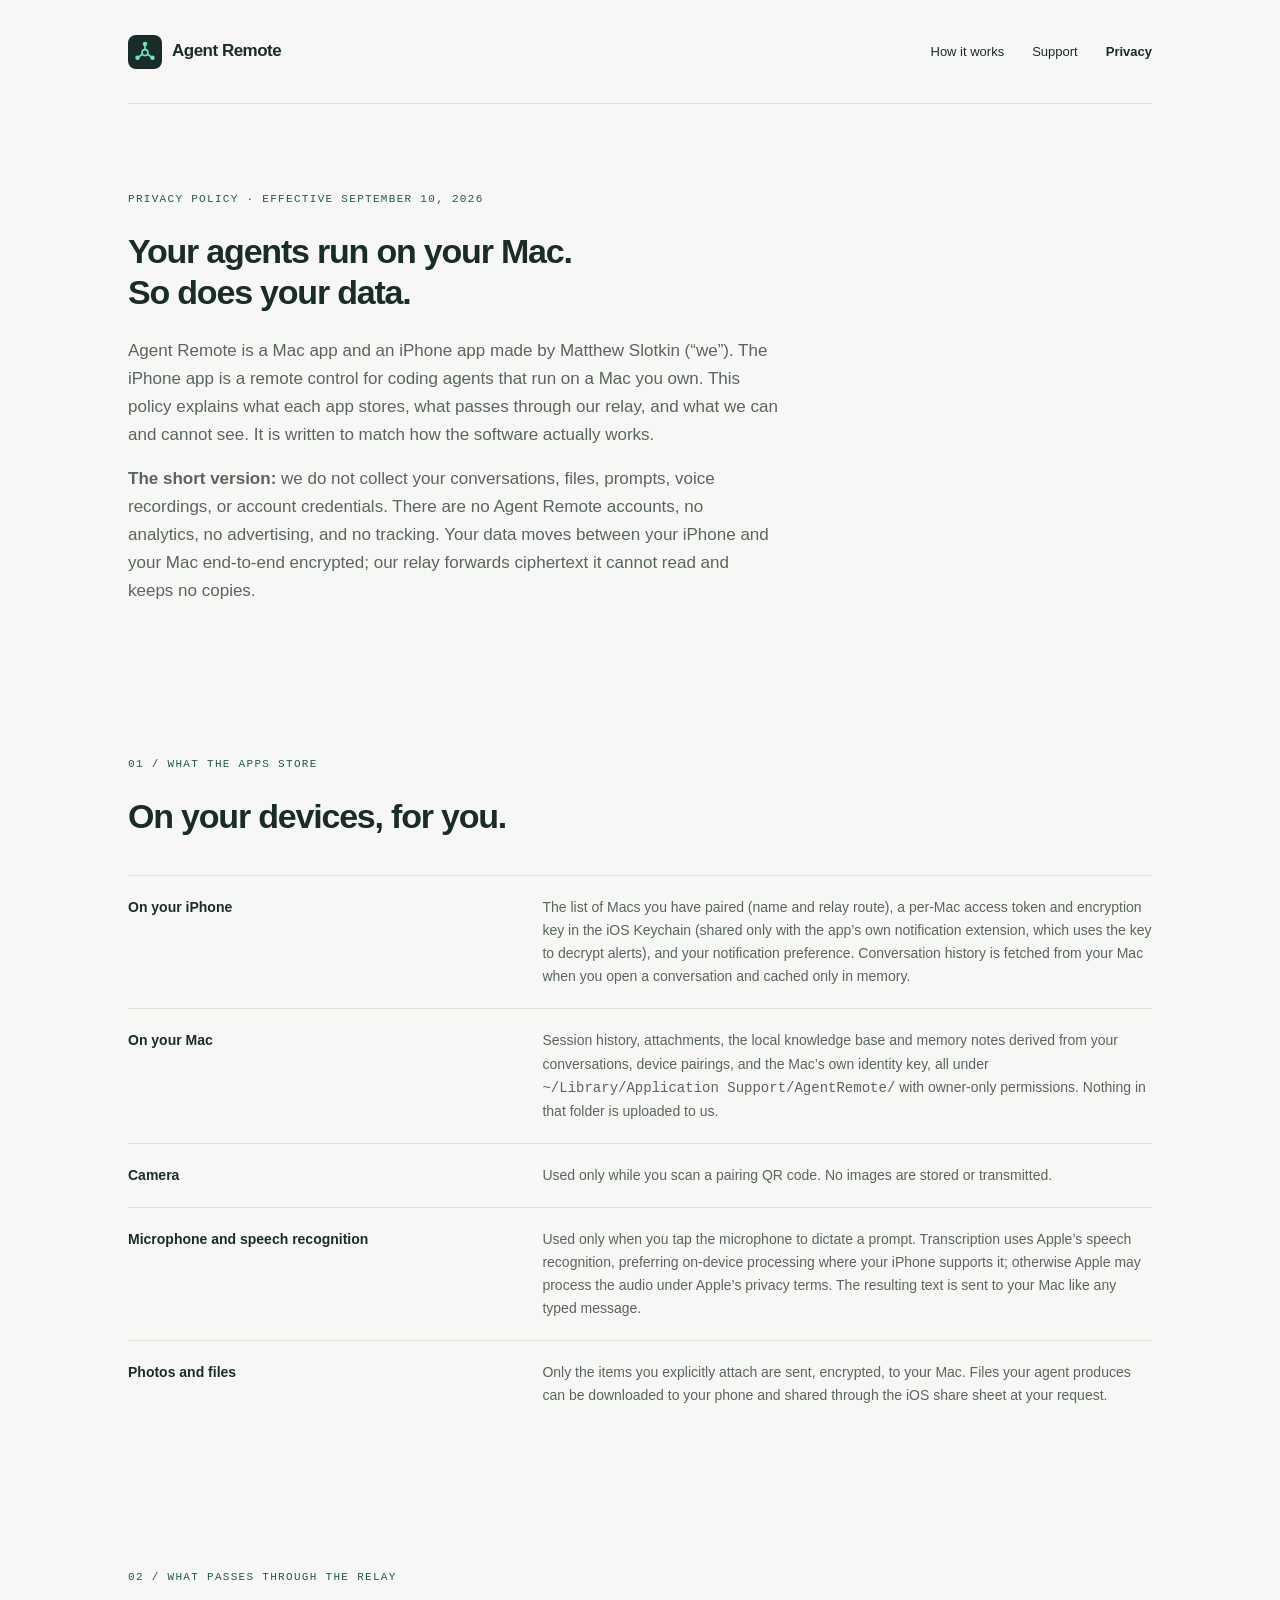
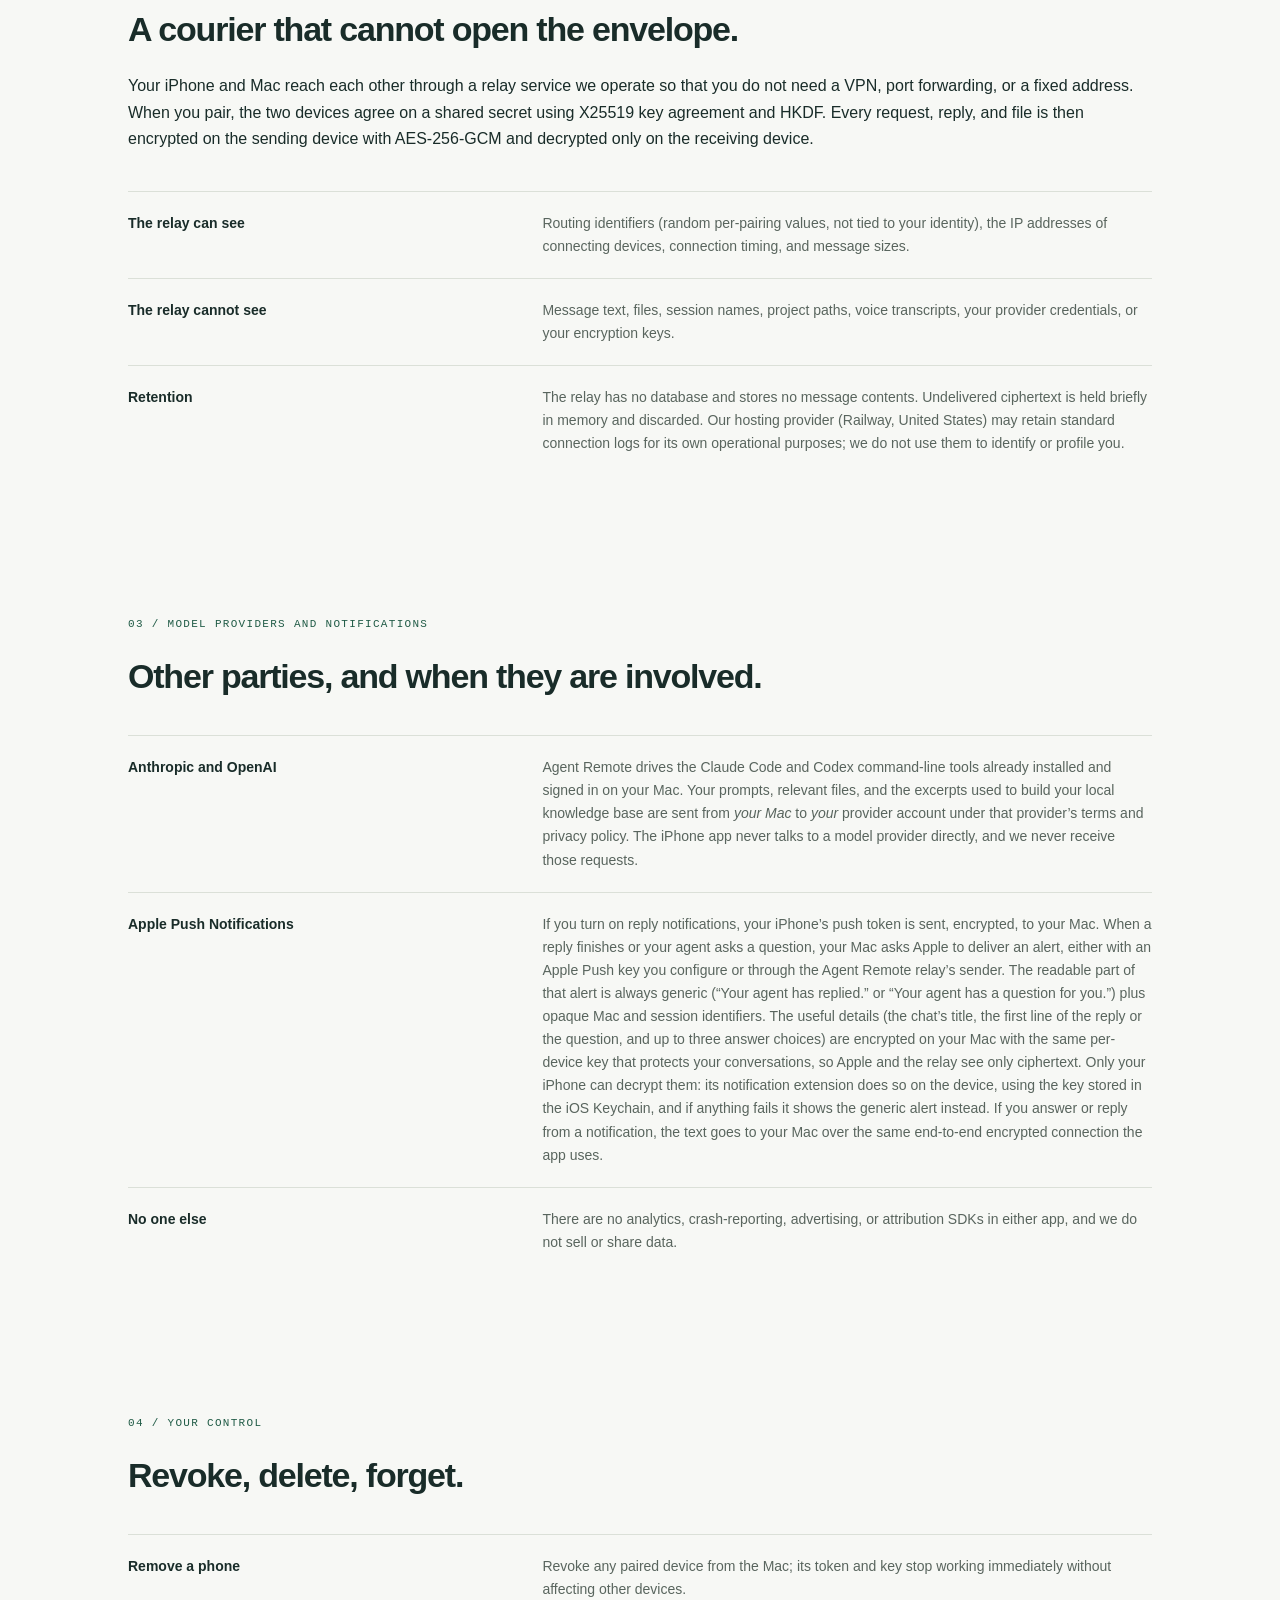
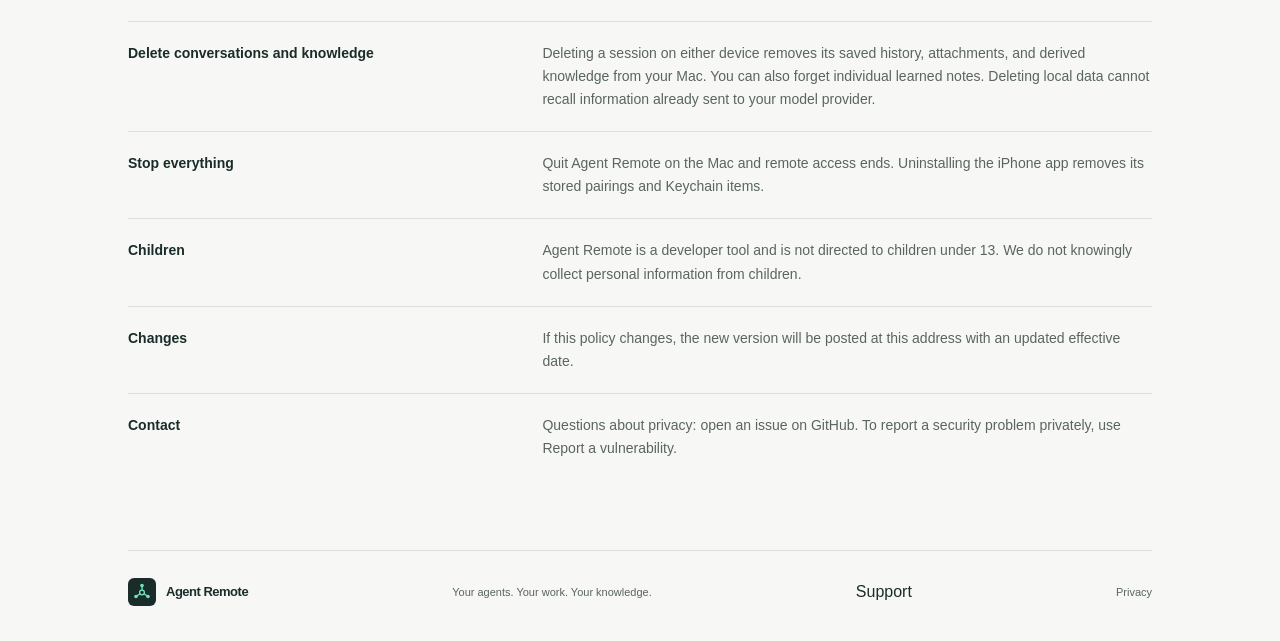
==== commit d0ff6f28: "New one-page site: three steps, downloads, open source; contact via GitHub" ====
--- a/privacy.html
+++ b/privacy.html
@@ -66,7 +66,7 @@
           <div><dt>Stop everything</dt><dd>Quit Agent Remote on the Mac and remote access ends. Uninstalling the iPhone app removes its stored pairings and Keychain items.</dd></div>
           <div><dt>Children</dt><dd>Agent Remote is a developer tool and is not directed to children under 13. We do not knowingly collect personal information from children.</dd></div>
           <div><dt>Changes</dt><dd>If this policy changes, the new version will be posted at this address with an updated effective date.</dd></div>
-          <div><dt>Contact</dt><dd>Questions about privacy: <a href="mailto:smatt989@aol.com" data-placeholder="contact-email">smatt989@aol.com</a>.</dd></div>
+          <div><dt>Contact</dt><dd>Questions about privacy: <a href="https://github.com/smatt989/agentremote/issues">open an issue on GitHub</a>. To report a security problem privately, use <a href="https://github.com/smatt989/agentremote/security/advisories/new">Report a vulnerability</a>.</dd></div>
         </dl>
       </section>
     </main>
